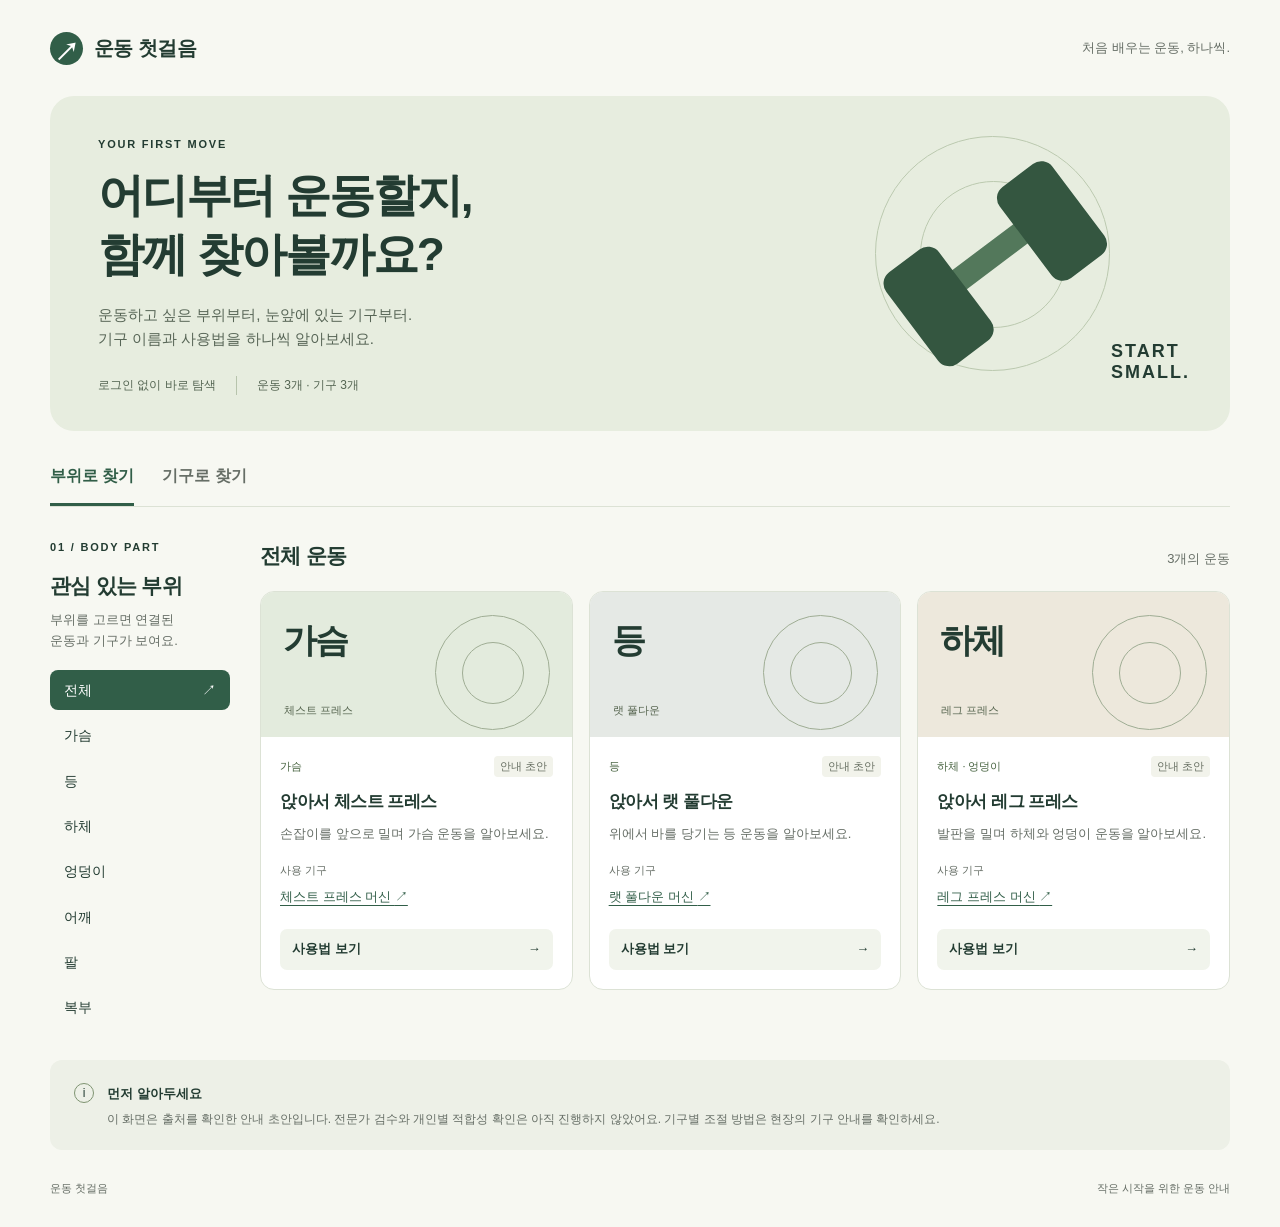
==== index.html @ 62096d21 "feat: add static body and equipment exercise guide" ====
<!doctype html>
<html lang="ko">
<head>
  <meta charset="utf-8">
  <meta name="viewport" content="width=device-width, initial-scale=1">
  <meta name="description" content="운동 부위와 기구 이름으로 찾아보는 첫 운동 안내.">
  <title>운동 첫걸음 · 부위와 기구 찾기</title>
  <link rel="stylesheet" href="styles.css">
  <script src="catalog.js" defer></script>
  <script src="app.js" defer></script>
</head>
<body>
  <a class="skip-link" href="#main">본문으로 바로 가기</a>
  <header class="site-header">
    <a class="brand" href="index.html" aria-label="운동 첫걸음 홈"><span class="brand-mark" aria-hidden="true">↗</span> 운동 첫걸음</a>
    <span class="header-note">처음 배우는 운동, 하나씩.</span>
  </header>
  <main id="main">
    <section class="intro" aria-labelledby="page-title">
      <p class="eyebrow">YOUR FIRST MOVE</p>
      <h1 id="page-title">어디부터 운동할지,<br>함께 찾아볼까요?</h1>
      <p class="intro-copy">운동하고 싶은 부위부터, 눈앞에 있는 기구부터.<br>기구 이름과 사용법을 하나씩 알아보세요.</p>
      <div class="intro-summary"><span>로그인 없이 바로 탐색</span><span>운동 3개 · 기구 3개</span></div>
      <div class="intro-art" aria-hidden="true"><span class="art-orbit"></span><span class="art-line"></span><span class="art-weight"></span><span class="art-caption">START<br>SMALL.</span></div>
    </section>
    <nav class="view-switch" aria-label="탐색 방식">
      <button type="button" data-view="body" aria-pressed="true" aria-controls="body-view">부위로 찾기</button>
      <button type="button" data-view="equipment" aria-pressed="false" aria-controls="equipment-view">기구로 찾기</button>
    </nav>
    <section id="body-view" class="explore" aria-labelledby="body-title">
      <aside class="body-picker">
        <p class="eyebrow">01 / BODY PART</p>
        <h2 id="body-title">관심 있는 부위</h2>
        <p class="muted">부위를 고르면 연결된<br class="desktop-break"> 운동과 기구가 보여요.</p>
        <div id="body-options" class="body-options" role="group" aria-label="운동 부위 선택"></div>
      </aside>
      <div class="results">
        <div class="section-heading"><h2 id="exercise-list-title">전체 운동</h2><p id="exercise-count" class="muted" role="status" aria-live="polite"></p></div>
        <div id="exercise-list" class="card-grid"></div>
      </div>
    </section>
    <section id="equipment-view" class="equipment-view" aria-labelledby="equipment-title" hidden>
      <div class="section-heading"><div><p class="eyebrow">02 / EQUIPMENT</p><h2 id="equipment-title">어떤 기구를 찾고 있나요?</h2></div></div>
      <form id="equipment-search" role="search">
        <label for="equipment-query">기구 이름 또는 별칭</label>
        <div class="search-field"><span aria-hidden="true">⌕</span><input id="equipment-query" type="search" placeholder="예: 체스트 프레스, lat pulldown" maxlength="50" autocomplete="off" aria-describedby="search-help"><button type="button" id="clear-search">초기화</button></div>
        <p id="search-help" class="muted">한글·영문 이름과 별칭으로 검색할 수 있어요.</p>
      </form>
      <div class="section-heading equipment-count"><h3>기구 목록</h3><p id="equipment-count" class="muted" role="status" aria-live="polite"></p></div>
      <div id="equipment-list" class="card-grid"></div>
    </section>
    <section class="content-note" aria-label="콘텐츠 안내"><span class="note-symbol" aria-hidden="true">i</span><div><strong>먼저 알아두세요</strong><p>이 화면은 출처를 확인한 안내 초안입니다. 전문가 검수와 개인별 적합성 확인은 아직 진행하지 않았어요. 기구별 조절 방법은 현장의 기구 안내를 확인하세요.</p></div></section>
    <noscript><p class="empty-state">부위 탐색과 기구 검색을 사용하려면 브라우저에서 JavaScript를 켜 주세요.</p></noscript>
  </main>
  <footer><span>운동 첫걸음</span><span>작은 시작을 위한 운동 안내</span></footer>
  <dialog id="detail-dialog" aria-labelledby="detail-title">
    <div class="dialog-top"><span class="eyebrow">MOVEMENT GUIDE</span><form method="dialog"><button class="close-button" aria-label="상세 닫기">닫기 <span aria-hidden="true">×</span></button></form></div>
    <div id="detail-content"></div>
  </dialog>
</body>
</html>
---- styles.css ----
:root { color-scheme: light; --ink: #233c32; --green: #315e48; --muted: #666e66; --paper: #f7f8f2; --line: #dce2d5; }
* { box-sizing: border-box; }
[hidden] { display: none !important; }
body { margin: 0; background: var(--paper); color: var(--ink); font-family: -apple-system, BlinkMacSystemFont, "Apple SD Gothic Neo", "Malgun Gothic", sans-serif; line-height: 1.6; word-break: keep-all; }
button, input { font: inherit; }
button { cursor: pointer; }
button, a, input { -webkit-tap-highlight-color: transparent; }
button:focus-visible, a:focus-visible, input:focus-visible { outline: 3px solid #9c660d; outline-offset: 4px; }
a { color: inherit; }
button { color: inherit; }
.site-header, main, footer { width: min(1180px, calc(100% - 64px)); margin-inline: auto; }
.site-header { min-height: 96px; display: flex; align-items: center; justify-content: space-between; }
.brand { display: inline-flex; align-items: center; gap: 11px; font-size: 20px; font-weight: 750; text-decoration: none; letter-spacing: -.6px; }
.brand-mark { display: grid; place-items: center; width: 33px; height: 33px; border-radius: 50%; background: var(--green); color: #fff; font-size: 25px; }
.header-note { font-size: 13px; color: var(--muted); }
.intro { position: relative; overflow: hidden; padding: 40px 48px 36px; border-radius: 24px; background: #e7eddf; }
.eyebrow { font-size: 11px; font-weight: 700; letter-spacing: 1.8px; margin: 0 0 12px; }
h1 { font-size: clamp(32px, 3.7vw, 46px); line-height: 1.3; letter-spacing: -2px; margin: 0 0 18px; font-weight: 750; }
.intro-copy { color: #576556; margin: 0 0 25px; font-size: 15px; }
.intro-summary { display: flex; gap: 20px; font-size: 12px; color: #536451; }
.intro-summary span + span { border-left: 1px solid #b7c4ac; padding-left: 20px; }
.intro-art { position: absolute; width: 320px; height: 260px; right: 40px; top: 28px; }
.art-orbit { position: absolute; width: 235px; height: 235px; border: 1px solid #bbc9af; border-radius: 50%; left: 5px; top: 12px; }
.art-orbit::after { content: ""; width: 145px; height: 145px; border-radius: 50%; border: 1px solid #bbc9af; position: absolute; left: 44px; top: 44px; }
.art-line { position: absolute; width: 190px; height: 24px; background: #53785b; transform: rotate(-37deg); top: 120px; left: 26px; border-radius: 3px; }
.art-weight { width: 66px; height: 114px; background: #345640; position: absolute; top: 40px; left: 149px; border-radius: 14px; transform: rotate(-37deg); box-shadow: -142px 0 0 #345640; }
.art-caption { position: absolute; right: 0; bottom: 0; font-size: 18px; font-weight: 750; letter-spacing: 2px; line-height: 1.2; }
.view-switch { display: flex; gap: 28px; border-bottom: 1px solid var(--line); margin: 32px 0; }
.view-switch button { padding: 0 0 14px; border: 0; border-bottom: 3px solid transparent; background: none; font-weight: 600; color: var(--muted); }
.view-switch button[aria-pressed="true"] { color: var(--green); border-bottom-color: var(--green); }
.explore { display: grid; grid-template-columns: 180px minmax(0, 1fr); gap: 30px; }
h2 { font-size: 21px; letter-spacing: -.7px; margin: 0; }
h3 { font-size: 18px; letter-spacing: -.5px; margin: 0; }
.muted { color: var(--muted); font-size: 13px; }
.body-picker > .muted { margin: 8px 0 18px; }
.body-options { display: grid; gap: 5px; }
.body-options button { display: flex; justify-content: space-between; align-items: center; padding: 8px 13px; border: 1px solid transparent; border-radius: 8px; text-align: left; background: transparent; font-size: 14px; }
.body-options button span { visibility: hidden; }
.body-options button[aria-pressed="true"] { background: var(--green); color: white; }
.body-options button[aria-pressed="true"] span { visibility: visible; }
.body-options button:hover:not([aria-pressed="true"]) { background: #e9eee2; }
.section-heading { display: flex; justify-content: space-between; align-items: baseline; gap: 16px; margin-bottom: 18px; }
.section-heading p { margin: 0; }
.card-grid { display: grid; grid-template-columns: repeat(3, minmax(0, 1fr)); gap: 16px; }
.exercise-card, .equipment-card { border: 1px solid var(--line); border-radius: 14px; overflow: hidden; background: #fff; }
.card-visual { position: relative; height: 145px; overflow: hidden; background: #e3ebdd; display: grid; place-items: center; }
.tone-back { background: #e5e9e5; }
.tone-legs { background: #ede8dc; }
.visual-ring { position: absolute; height: 115px; width: 115px; border: 1px solid #9fad94; border-radius: 50%; top: 23px; right: 22px; }
.visual-ring::after { content: ""; position: absolute; width: 60px; height: 60px; border: 1px solid #9fad94; border-radius: 50%; top: 26px; left: 26px; }
.visual-letter { position: absolute; font-size: 34px; font-weight: 700; letter-spacing: -2px; left: 22px; top: 21px; }
.visual-index { position: absolute; left: 23px; bottom: 17px; font-size: 11px; color: #54634d; }
.card-content { padding: 19px; }
.tags { display: flex; flex-wrap: wrap; gap: 6px; align-items: center; font-size: 11px; color: #45613e; margin-bottom: 11px; }
.draft-tag { margin-left: auto; padding: 2px 6px; border-radius: 4px; background: #f2f3eb; color: #646c5f; }
.card-content h3 { font-size: 17px; }
.card-copy { font-size: 13px; line-height: 1.65; color: var(--muted); margin: 8px 0 17px; }
.equipment-label { font-size: 11px; color: var(--muted); margin: 0 0 4px; }
.text-button { background: none; border: 0; padding: 0; text-align: left; color: var(--green); font-size: 13px; text-decoration: underline; text-underline-offset: 4px; }
.detail-button { display: flex; justify-content: space-between; align-items: center; width: 100%; background: #f1f4ec; border: 0; border-radius: 7px; padding: 10px 12px; margin-top: 20px; font-size: 13px; font-weight: 650; }
.detail-button:hover { background: #e4edda; }
.equipment-view { padding-bottom: 6px; }
#equipment-search { max-width: 670px; margin: 25px 0; }
#equipment-search label { display: block; font-size: 13px; font-weight: 600; margin-bottom: 7px; }
.search-field { display: flex; align-items: center; gap: 12px; border: 1px solid #a9b9a0; border-radius: 10px; padding: 8px 13px; background: white; }
.search-field > span { font-size: 25px; }
.search-field input { width: 100%; min-width: 0; padding: 5px 0; background: transparent; border: 0; font-size: 15px; color: var(--ink); }
.search-field button { flex-shrink: 0; background: #edf1e7; border: 0; border-radius: 5px; padding: 5px 10px; font-size: 12px; }
.equipment-count { border-top: 1px solid var(--line); padding-top: 24px; }
.equipment-card { padding: 25px; display: flex; flex-direction: column; }
.equipment-card .detail-button { margin-top: auto; }
.alias-label, .photo-note { color: var(--muted); font-size: 12px; overflow-wrap: anywhere; }
.photo-note { padding-bottom: 15px; }
.content-note { margin-top: 32px; display: flex; gap: 13px; padding: 20px 24px; background: #edf0e7; border-radius: 12px; }
.content-note strong { font-size: 13px; }
.content-note p { color: var(--muted); font-size: 12px; margin: 5px 0 0; }
.note-symbol { flex-shrink: 0; display: grid; place-items: center; border: 1px solid #7f9472; border-radius: 50%; width: 20px; height: 20px; margin-top: 3px; font-size: 12px; }
footer { display: flex; justify-content: space-between; padding: 30px 0; color: var(--muted); font-size: 11px; }
.empty-state { grid-column: 1 / -1; padding: 46px 24px; background: #eef1e8; border-radius: 14px; text-align: center; }
.empty-state p { font-size: 14px; color: var(--muted); }
dialog { width: min(660px, calc(100% - 32px)); max-height: calc(100dvh - 48px); border: 1px solid var(--line); border-radius: 18px; background: white; color: var(--ink); padding: 27px 32px; overscroll-behavior: contain; }
dialog::backdrop { background: rgb(23 38 28 / 48%); }
.dialog-top { display: flex; align-items: center; justify-content: space-between; gap: 10px; margin-bottom: 18px; }
.dialog-top .eyebrow { margin: 0; }
.close-button { display: flex; gap: 10px; align-items: center; padding: 6px 10px; border: 0; border-radius: 6px; background: #edf1e7; font-size: 13px; }
.close-button span { font-size: 20px; }
.detail-kicker { color: var(--green); font-size: 12px; margin: 0 0 8px; }
#detail-title { font-size: 28px; line-height: 1.35; margin: 0; outline: none; }
.detail-description { color: var(--muted); font-size: 14px; }
.detail-facts { background: #f2f5ed; padding: 14px 18px; border-radius: 10px; margin: 22px 0; font-size: 13px; }
.detail-facts div { display: grid; grid-template-columns: 135px minmax(0, 1fr); gap: 10px; padding: 5px 0; }
.detail-facts dt { color: var(--muted); }
.detail-facts dd { margin: 0; overflow-wrap: anywhere; }
.detail-facts small { color: var(--muted); margin-left: 5px; }
#detail-content h3 { font-size: 16px; margin: 24px 0 12px; }
.instructions { padding-left: 24px; font-size: 14px; }
.instructions li { padding-left: 6px; margin: 12px 0; }
.instructions li::marker { color: var(--green); font-weight: 700; }
.cautions { background: #f8f3e7; padding: 1px 18px 12px; border-radius: 10px; font-size: 13px; }
.cautions ul { padding-left: 18px; }
.cautions li { margin: 8px 0; }
.source-list { list-style: none; padding: 0; }
.source-list li { display: flex; flex-wrap: wrap; gap: 7px 20px; font-size: 13px; }
.source-list a { color: var(--green); text-underline-offset: 4px; }
.source-list span { color: var(--muted); font-size: 12px; }
.review-note { font-size: 12px; color: var(--muted); border-top: 1px solid var(--line); padding-top: 17px; margin-top: 22px; }
.related-exercises { display: grid; gap: 8px; }
.related-button { display: flex; justify-content: space-between; align-items: center; background: #f2f5ed; border: 1px solid var(--line); padding: 14px; border-radius: 8px; text-align: left; font-size: 14px; }
.related-button small { display: block; font-size: 12px; color: var(--muted); margin-top: 3px; }
.sr-only { position: absolute; width: 1px; height: 1px; padding: 0; margin: -1px; overflow: hidden; clip-path: inset(50%); white-space: nowrap; border: 0; }
.skip-link { position: fixed; top: -100px; left: 20px; z-index: 2; padding: 10px; background: white; }
.skip-link:focus { top: 10px; }
@media (max-width: 1000px) {
  .intro-art { transform: scale(.75); transform-origin: right center; right: 20px; }
  .explore { grid-template-columns: 140px minmax(0, 1fr); gap: 20px; }
  .card-grid { grid-template-columns: repeat(2, minmax(0, 1fr)); }
}
@media (max-width: 720px) {
  .site-header, main, footer { width: calc(100% - 32px); }
  .site-header { min-height: 76px; }
  .brand { font-size: 18px; }
  .header-note { display: none; }
  .intro { padding: 30px 24px; border-radius: 16px; }
  .intro-art { display: none; }
  h1 { letter-spacing: -1.4px; }
  .intro-copy { font-size: 14px; }
  .intro-summary { gap: 12px; font-size: 11px; }
  .intro-summary span + span { padding-left: 12px; }
  .view-switch { margin: 25px 0; }
  .explore { display: block; }
  .body-picker { margin-bottom: 25px; }
  .desktop-break { display: none; }
  .body-options { display: flex; flex-wrap: wrap; gap: 7px; }
  .body-options button { padding: 7px 13px; border-color: var(--line); }
  .body-options button span { display: none; }
  .card-grid { grid-template-columns: 1fr; }
  .card-visual { height: 125px; }
  .card-content { padding: 20px; }
  .content-note { padding: 18px; }
  footer { gap: 16px; font-size: 10px; }
  dialog { padding: 22px; }
  .detail-facts div { grid-template-columns: 100px minmax(0, 1fr); gap: 8px; }
  #detail-title { font-size: 25px; }
}
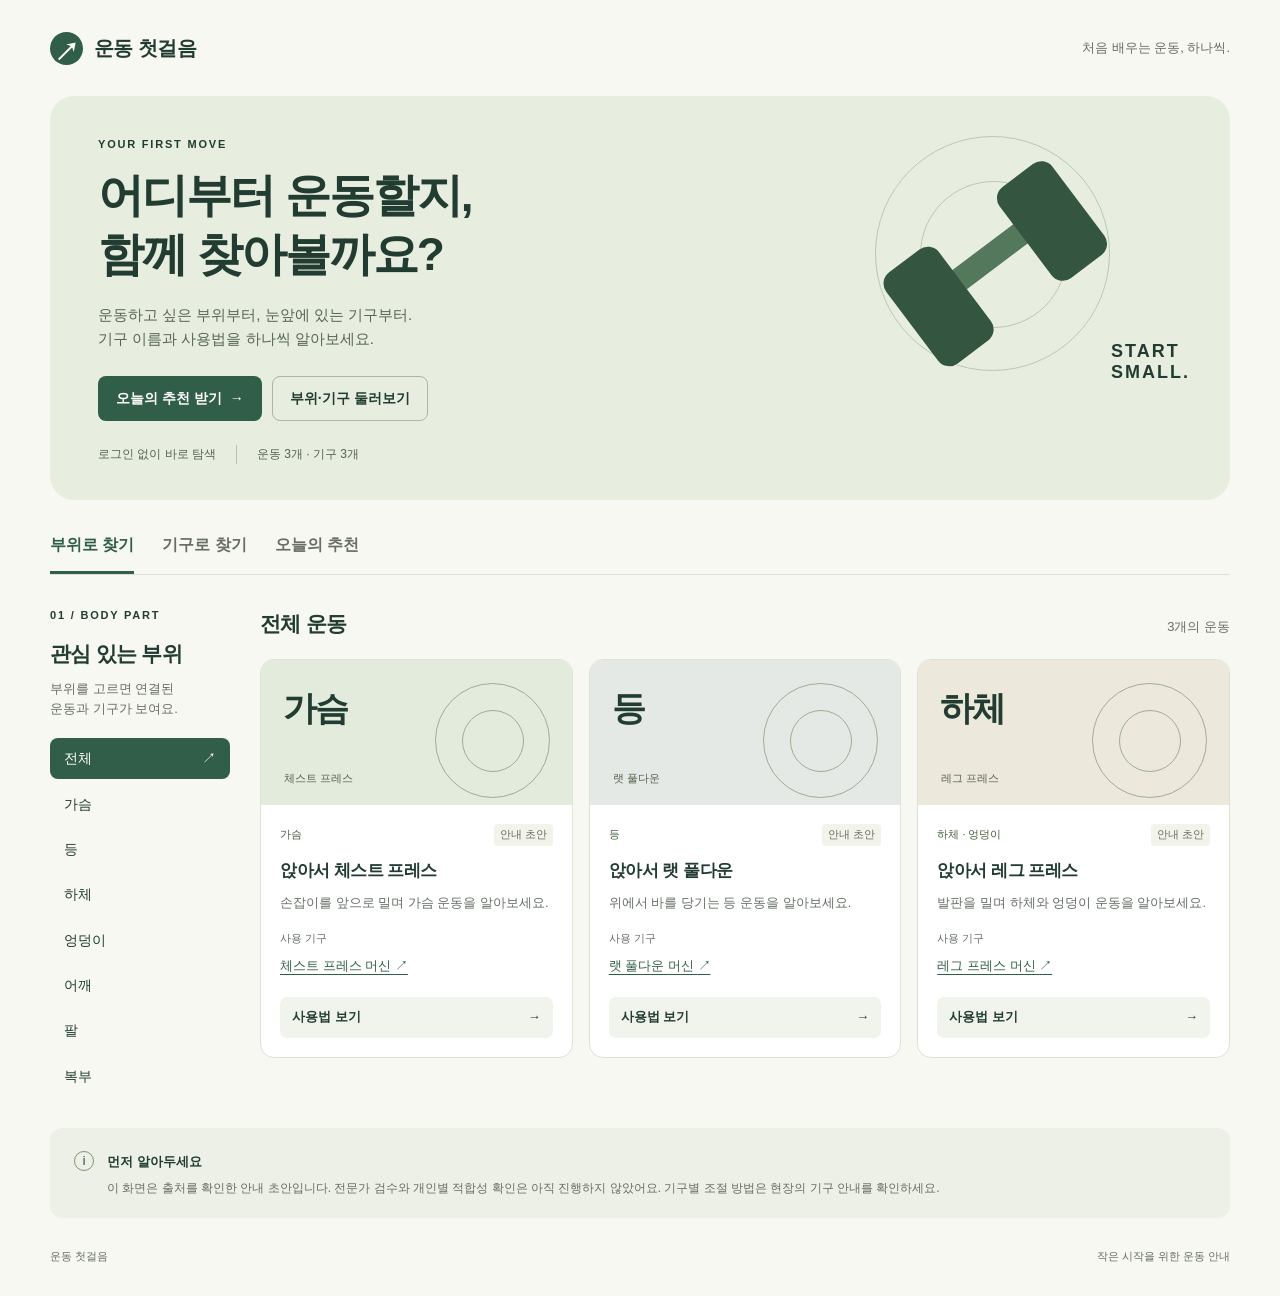
==== commit de035627: "feat: add today's recommendation and API server - recommend.js: draft-v0.1 recommendation rules and " ====
--- a/index.html
+++ b/index.html
@@ -7,6 +7,7 @@
   <title>운동 첫걸음 · 부위와 기구 찾기</title>
   <link rel="stylesheet" href="styles.css">
   <script src="catalog.js" defer></script>
+  <script src="recommend.js" defer></script>
   <script src="app.js" defer></script>
 </head>
 <body>
@@ -20,12 +21,14 @@
       <p class="eyebrow">YOUR FIRST MOVE</p>
       <h1 id="page-title">어디부터 운동할지,<br>함께 찾아볼까요?</h1>
       <p class="intro-copy">운동하고 싶은 부위부터, 눈앞에 있는 기구부터.<br>기구 이름과 사용법을 하나씩 알아보세요.</p>
+      <div class="intro-actions"><button type="button" class="primary-button" data-go-view="recommend">오늘의 추천 받기 <span aria-hidden="true">→</span></button><button type="button" class="secondary-button" data-go-view="body">부위·기구 둘러보기</button></div>
       <div class="intro-summary"><span>로그인 없이 바로 탐색</span><span>운동 3개 · 기구 3개</span></div>
       <div class="intro-art" aria-hidden="true"><span class="art-orbit"></span><span class="art-line"></span><span class="art-weight"></span><span class="art-caption">START<br>SMALL.</span></div>
     </section>
     <nav class="view-switch" aria-label="탐색 방식">
       <button type="button" data-view="body" aria-pressed="true" aria-controls="body-view">부위로 찾기</button>
       <button type="button" data-view="equipment" aria-pressed="false" aria-controls="equipment-view">기구로 찾기</button>
+      <button type="button" data-view="recommend" aria-pressed="false" aria-controls="recommend-view">오늘의 추천</button>
     </nav>
     <section id="body-view" class="explore" aria-labelledby="body-title">
       <aside class="body-picker">
@@ -49,8 +52,38 @@
       <div class="section-heading equipment-count"><h3>기구 목록</h3><p id="equipment-count" class="muted" role="status" aria-live="polite"></p></div>
       <div id="equipment-list" class="card-grid"></div>
     </section>
+    <section id="recommend-view" class="recommend-view" aria-labelledby="recommend-title" hidden>
+      <div class="section-heading"><div><p class="eyebrow">03 / TODAY</p><h2 id="recommend-title">오늘 할 운동을 골라 드릴게요</h2></div></div>
+      <div class="recommend-layout">
+        <form id="recommend-form" class="recommend-form" novalidate>
+          <fieldset class="field-group">
+            <legend>사용할 수 있는 기구를 확인했나요? <span class="required">필수</span></legend>
+            <label class="choice"><input type="radio" name="equipmentAvailability" value="confirmed"> 네, 확인했어요</label>
+            <label class="choice"><input type="radio" name="equipmentAvailability" value="unknown"> 아직 모르겠어요</label>
+          </fieldset>
+          <fieldset class="field-group" aria-describedby="equipment-choice-help">
+            <legend>사용할 수 있는 기구</legend>
+            <p id="equipment-choice-help" class="muted"></p>
+            <div id="available-equipment" class="choice-list"></div>
+          </fieldset>
+          <fieldset class="field-group">
+            <legend>선호 부위 <span class="optional">선택</span></legend>
+            <p class="muted">고르면 그 부위가 주 사용 부위인 운동만 추천해요. 비워 두면 자동으로 골라요.</p>
+            <div id="preferred-parts" class="choice-chips"></div>
+          </fieldset>
+          <fieldset class="field-group">
+            <legend>제외 부위 <span class="optional">선택</span></legend>
+            <p class="muted">오늘 쉬고 싶은 부위를 고르세요. 그 부위가 주 사용 부위이거나 출처의 대상 부위인 운동은 추천하지 않아요.</p>
+            <div id="excluded-parts" class="choice-chips"></div>
+          </fieldset>
+          <div class="field-row"><label for="max-items">최대 추천 수</label><select id="max-items"><option value="1">1개</option><option value="2">2개</option><option value="3" selected>3개</option></select></div>
+          <button type="submit" class="primary-button">추천 받기 <span aria-hidden="true">→</span></button>
+        </form>
+        <div id="recommend-results" class="recommend-results"><div class="empty-state"><strong>조건을 고르고 추천을 받아 보세요.</strong><p>선택한 기구로 할 수 있는 운동만 보여 드려요.</p></div></div>
+      </div>
+    </section>
     <section class="content-note" aria-label="콘텐츠 안내"><span class="note-symbol" aria-hidden="true">i</span><div><strong>먼저 알아두세요</strong><p>이 화면은 출처를 확인한 안내 초안입니다. 전문가 검수와 개인별 적합성 확인은 아직 진행하지 않았어요. 기구별 조절 방법은 현장의 기구 안내를 확인하세요.</p></div></section>
-    <noscript><p class="empty-state">부위 탐색과 기구 검색을 사용하려면 브라우저에서 JavaScript를 켜 주세요.</p></noscript>
+    <noscript><p class="empty-state">부위 탐색, 기구 검색과 오늘의 추천을 사용하려면 브라우저에서 JavaScript를 켜 주세요.</p></noscript>
   </main>
   <footer><span>운동 첫걸음</span><span>작은 시작을 위한 운동 안내</span></footer>
   <dialog id="detail-dialog" aria-labelledby="detail-title">
--- a/styles.css
+++ b/styles.css
@@ -110,10 +110,64 @@
 .sr-only { position: absolute; width: 1px; height: 1px; padding: 0; margin: -1px; overflow: hidden; clip-path: inset(50%); white-space: nowrap; border: 0; }
 .skip-link { position: fixed; top: -100px; left: 20px; z-index: 2; padding: 10px; background: white; }
 .skip-link:focus { top: 10px; }
+.intro-actions { position: relative; z-index: 1; display: flex; flex-wrap: wrap; gap: 10px; margin: 0 0 24px; }
+.primary-button { display: inline-flex; align-items: center; justify-content: center; gap: 8px; padding: 11px 18px; border: 0; border-radius: 8px; background: var(--green); color: #fff; font-size: 14px; font-weight: 650; }
+.primary-button:hover { background: #274d3b; }
+.secondary-button { padding: 10px 17px; border: 1px solid #a9b9a0; border-radius: 8px; background: transparent; font-size: 14px; font-weight: 600; }
+.secondary-button:hover { background: #e4edda; }
+select { font: inherit; color: inherit; }
+select:focus-visible { outline: 3px solid #9c660d; outline-offset: 4px; }
+input[type="checkbox"], input[type="radio"] { accent-color: var(--green); }
+.recommend-layout { display: grid; grid-template-columns: minmax(0, 400px) minmax(0, 1fr); gap: 32px; align-items: start; }
+.recommend-form { display: grid; gap: 22px; padding: 24px; border: 1px solid var(--line); border-radius: 14px; background: #fff; }
+.field-group { min-width: 0; margin: 0; padding: 0; border: 0; }
+.field-group legend { padding: 0; margin-bottom: 6px; font-size: 14px; font-weight: 650; }
+.field-group .muted { margin: 0 0 10px; font-size: 12px; }
+.required, .optional { margin-left: 6px; padding: 1px 6px; border-radius: 4px; font-size: 11px; font-weight: 600; }
+.required { background: #f8ecd7; color: #6f4708; }
+.optional { background: #f2f3eb; color: #585f53; }
+.choice { display: flex; align-items: center; gap: 8px; padding: 3px 0; font-size: 14px; }
+.choice-list { display: grid; gap: 6px; }
+.equipment-choice { display: flex; align-items: flex-start; justify-content: space-between; gap: 12px; padding: 10px 12px; border: 1px solid var(--line); border-radius: 8px; }
+.equipment-choice label { display: flex; align-items: flex-start; gap: 10px; min-width: 0; font-size: 14px; }
+.equipment-choice input { margin-top: 5px; }
+.equipment-choice small { display: block; color: var(--muted); font-size: 12px; overflow-wrap: anywhere; }
+.equipment-choice:has(input:disabled) label { color: var(--muted); }
+.equipment-choice:has(input:checked) { border-color: var(--green); background: #f2f5ed; }
+.choice-chips { display: flex; flex-wrap: wrap; gap: 7px; }
+.choice-chips label { display: inline-flex; align-items: center; gap: 6px; padding: 5px 12px 5px 9px; border: 1px solid var(--line); border-radius: 999px; background: #fff; font-size: 13px; cursor: pointer; }
+.choice-chips label:has(input:checked) { border-color: var(--green); background: #e4edda; font-weight: 650; }
+.field-row { display: flex; align-items: center; justify-content: space-between; gap: 12px; font-size: 14px; font-weight: 650; }
+.field-row select { padding: 6px 10px; border: 1px solid #a9b9a0; border-radius: 6px; background: #fff; font-weight: 400; }
+.recommend-form .primary-button { width: 100%; }
+.recommend-results { display: grid; gap: 16px; min-width: 0; }
+.recommend-results .empty-state strong { display: block; }
+.result-banner { padding: 20px 22px; border-radius: 12px; background: #e7eddf; outline: none; }
+.result-banner .eyebrow { margin-bottom: 6px; color: var(--green); }
+.result-banner strong { display: block; font-size: 16px; line-height: 1.5; }
+.result-banner .muted { margin: 6px 0 0; }
+.result-banner ul { margin: 10px 0 0; padding-left: 18px; font-size: 14px; }
+.result-banner .secondary-button { margin-top: 14px; }
+.status-partial, .status-no_candidates, .status-needs_equipment_confirmation { background: #f8f3e7; }
+.status-error { background: #f8e9e4; }
+.status-error .eyebrow { color: #8a3b22; }
+.recommend-list { display: grid; gap: 12px; margin: 0; padding: 0 0 0 26px; }
+.recommend-list li::marker { color: var(--green); font-weight: 700; }
+.recommend-card { padding: 20px; border: 1px solid var(--line); border-radius: 14px; background: #fff; }
+.recommend-card h3 { font-size: 17px; }
+.recommend-facts { display: grid; gap: 4px; margin: 12px 0; font-size: 13px; }
+.recommend-facts div { display: grid; grid-template-columns: 80px minmax(0, 1fr); gap: 8px; }
+.recommend-facts dt { color: var(--muted); }
+.recommend-facts dd { margin: 0; }
+.reason { margin: 0; padding: 12px 14px; border-radius: 8px; background: #f2f5ed; font-size: 13px; }
+.reason strong { display: block; margin-bottom: 2px; color: var(--green); font-size: 12px; }
+.recommend-card .detail-button { margin-top: 14px; }
+.recommend-results .review-note { margin-top: 0; }
 @media (max-width: 1000px) {
   .intro-art { transform: scale(.75); transform-origin: right center; right: 20px; }
   .explore { grid-template-columns: 140px minmax(0, 1fr); gap: 20px; }
   .card-grid { grid-template-columns: repeat(2, minmax(0, 1fr)); }
+  .recommend-layout { grid-template-columns: 1fr; }
 }
 @media (max-width: 720px) {
   .site-header, main, footer { width: calc(100% - 32px); }
@@ -141,4 +195,7 @@
   dialog { padding: 22px; }
   .detail-facts div { grid-template-columns: 100px minmax(0, 1fr); gap: 8px; }
   #detail-title { font-size: 25px; }
+  .view-switch { gap: 20px; }
+  .recommend-form { padding: 20px; }
+  .recommend-card { padding: 18px; }
 }
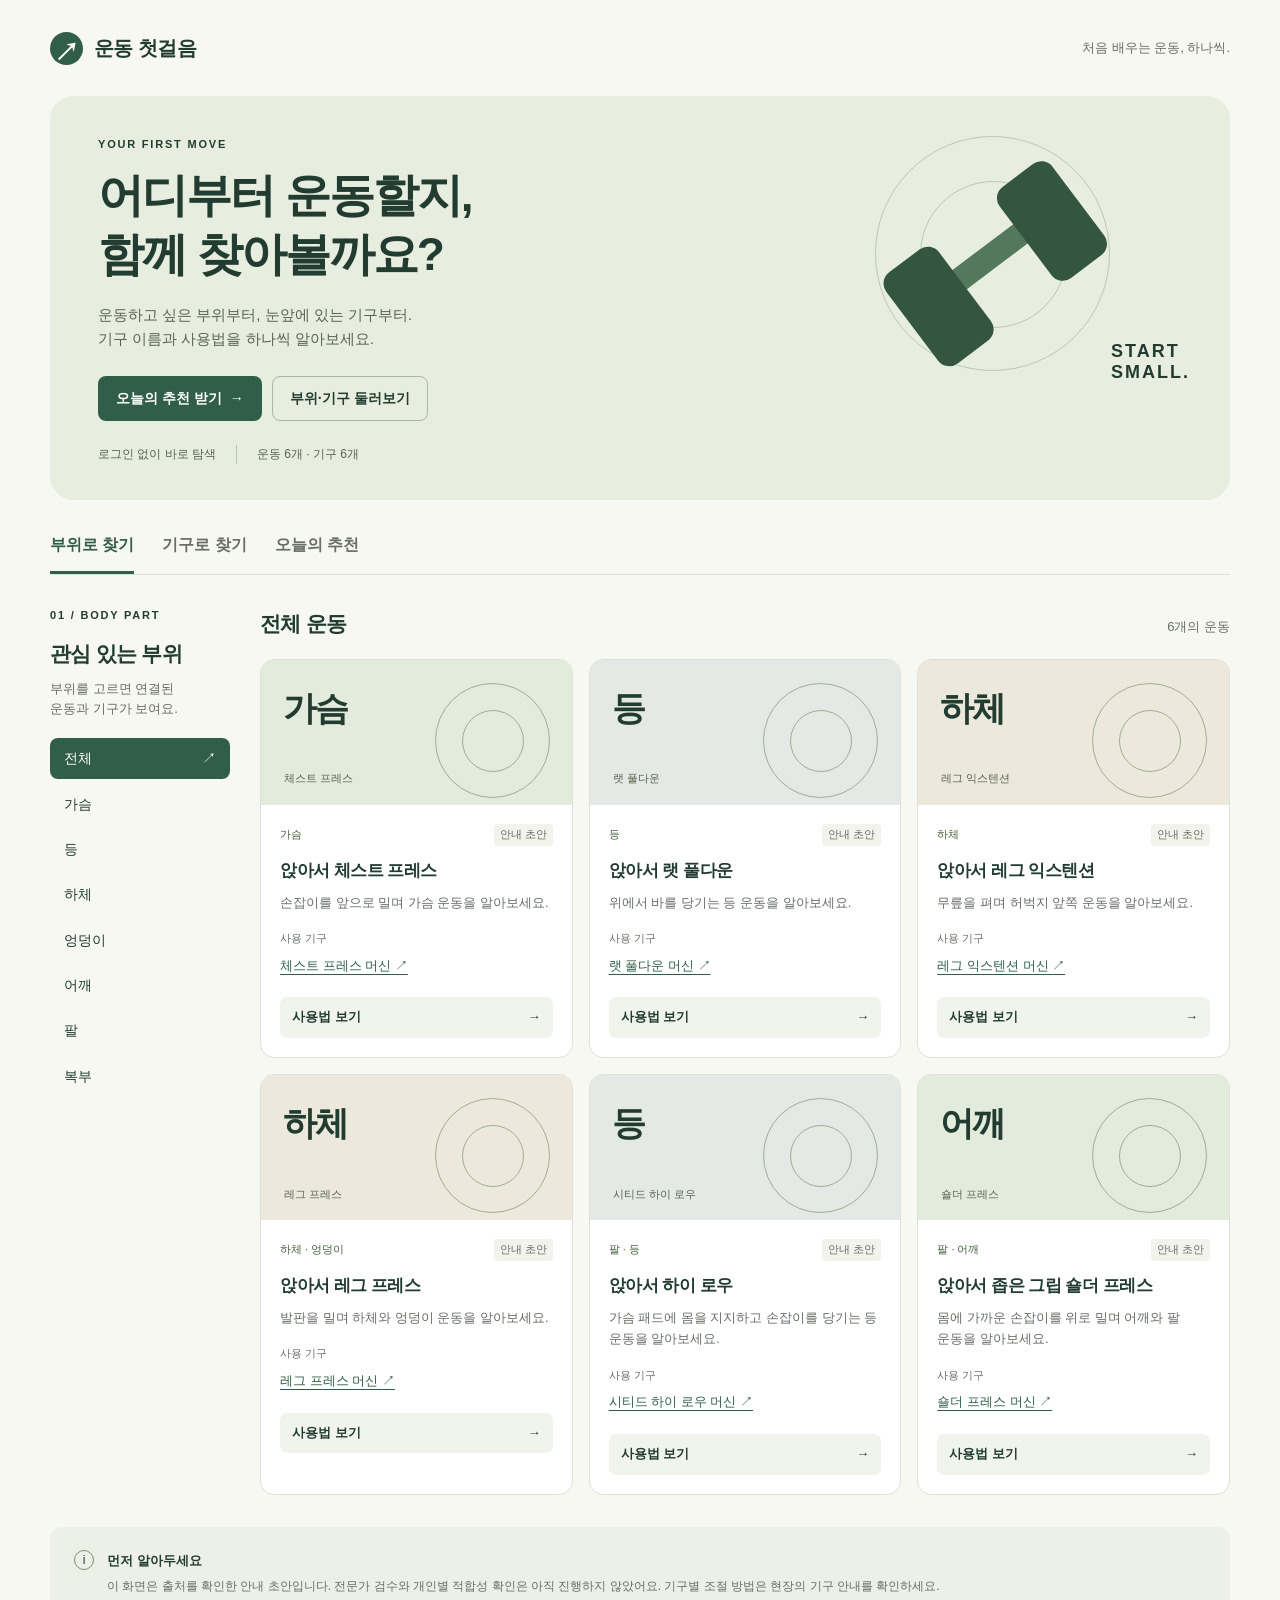
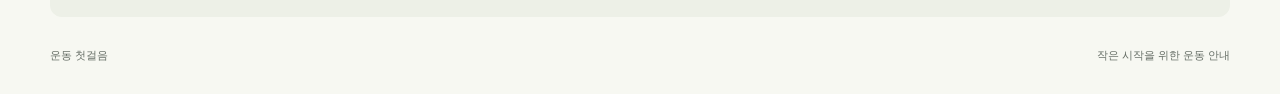
==== commit 1d11ae73: "Add three equipment types and exercise guides" ====
--- a/index.html
+++ b/index.html
@@ -22,7 +22,7 @@
       <h1 id="page-title">어디부터 운동할지,<br>함께 찾아볼까요?</h1>
       <p class="intro-copy">운동하고 싶은 부위부터, 눈앞에 있는 기구부터.<br>기구 이름과 사용법을 하나씩 알아보세요.</p>
       <div class="intro-actions"><button type="button" class="primary-button" data-go-view="recommend">오늘의 추천 받기 <span aria-hidden="true">→</span></button><button type="button" class="secondary-button" data-go-view="body">부위·기구 둘러보기</button></div>
-      <div class="intro-summary"><span>로그인 없이 바로 탐색</span><span>운동 3개 · 기구 3개</span></div>
+      <div class="intro-summary"><span>로그인 없이 바로 탐색</span><span id="catalog-count"></span></div>
       <div class="intro-art" aria-hidden="true"><span class="art-orbit"></span><span class="art-line"></span><span class="art-weight"></span><span class="art-caption">START<br>SMALL.</span></div>
     </section>
     <nav class="view-switch" aria-label="탐색 방식">
